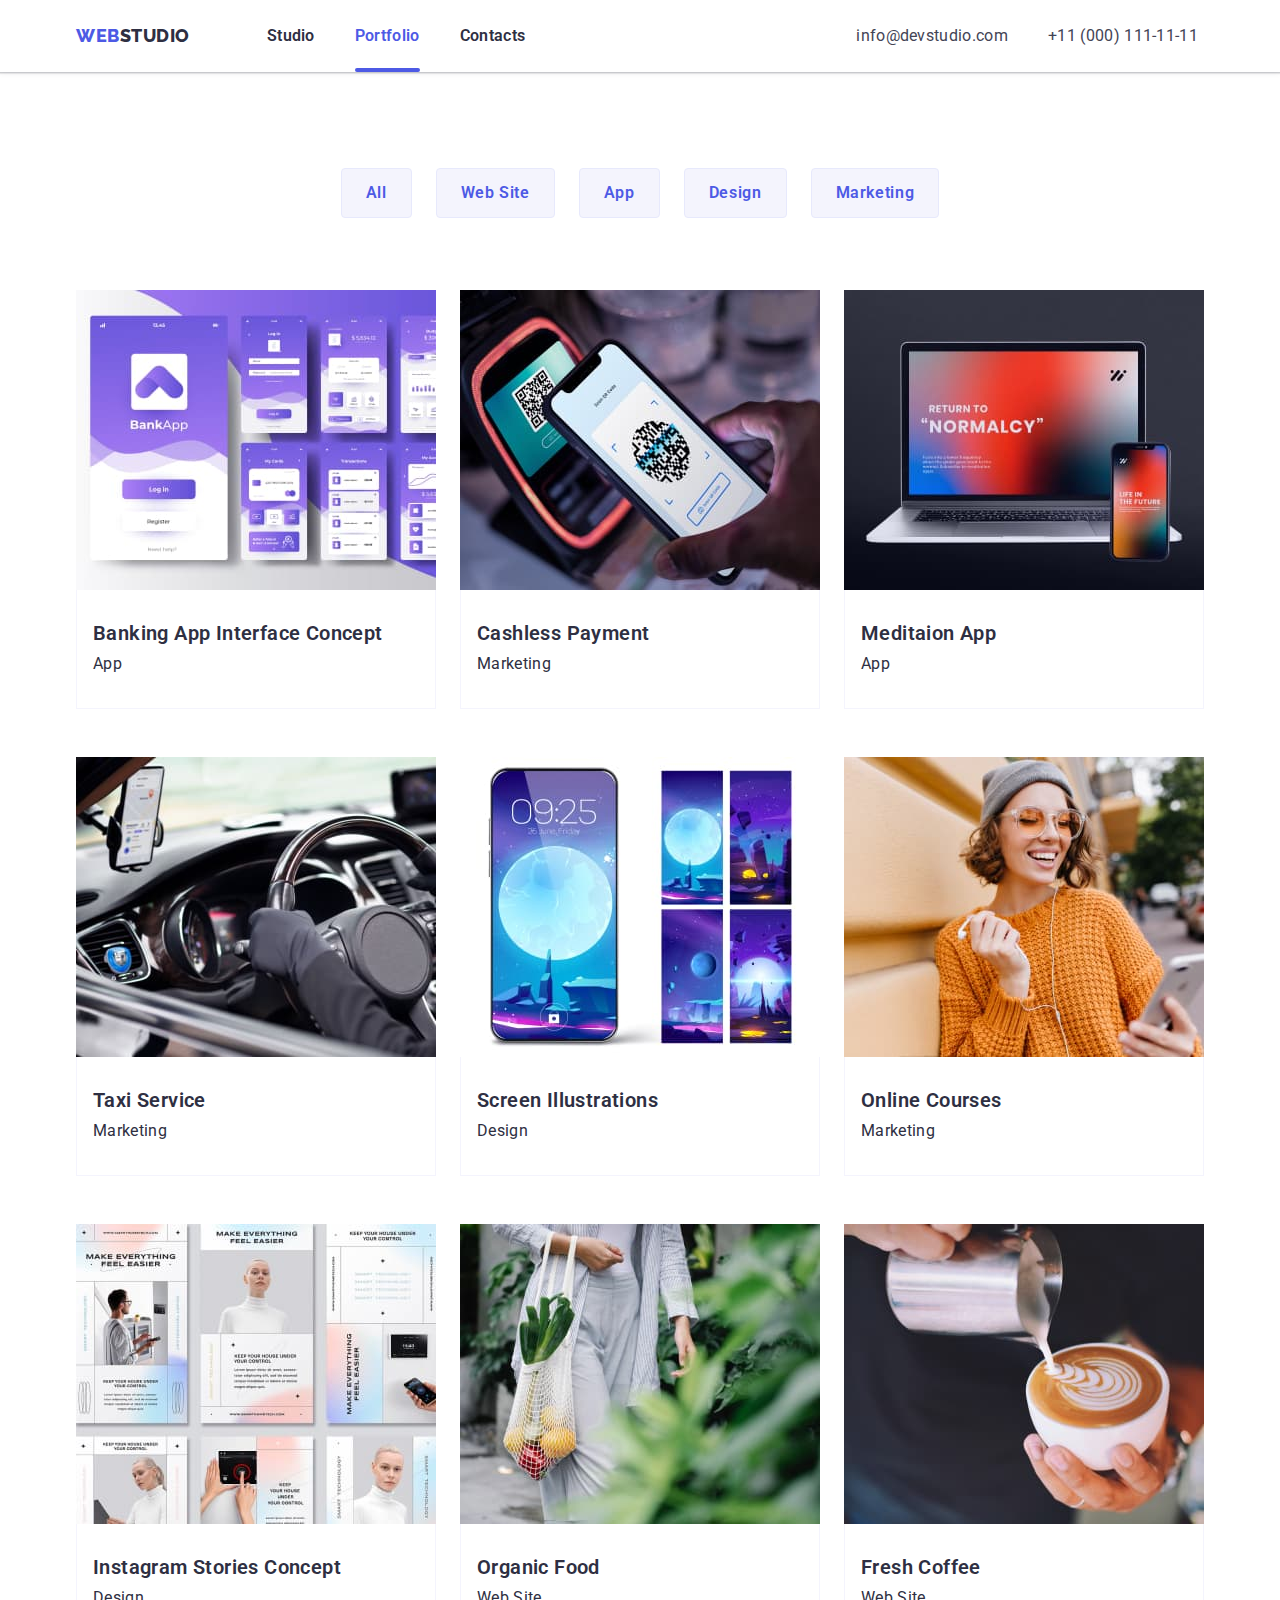
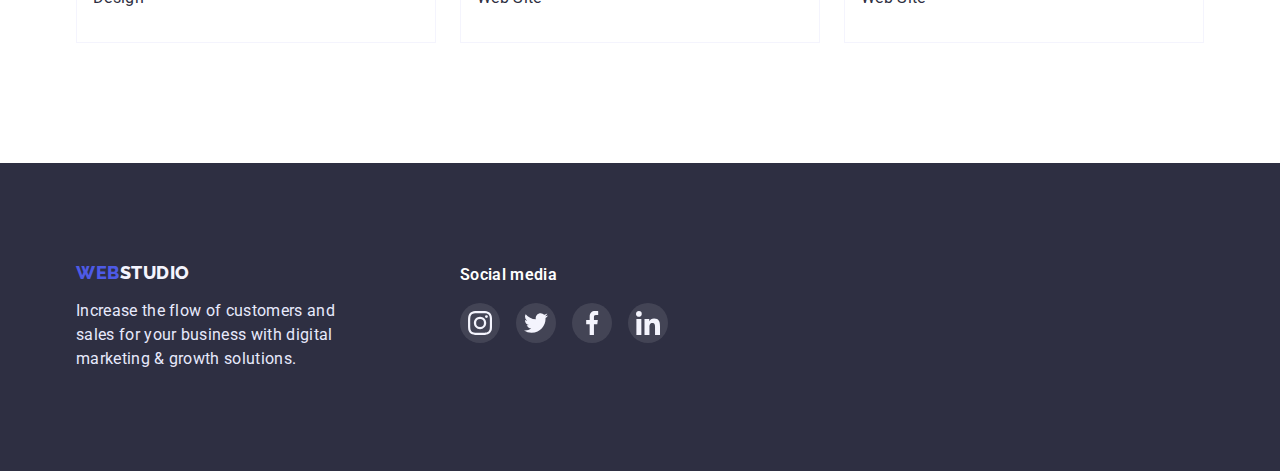
==== portfolio.html @ f71478ee "cloned" ====
<!DOCTYPE html>
<html lang="en">
<head>
    <meta charset="UTF-8">
    <meta http-equiv="X-UA-Compatible" content="IE=edge">
    <meta name="viewport" content="width=
    , initial-scale=1.0">
    <link rel="preconnect" href="https://fonts.googleapis.com">
    <link rel="preconnect" href="https://fonts.gstatic.com" crossorigin>
    <link rel="stylesheet" href="https://cdnjs.cloudflare.com/ajax/libs/modern-normalize/1.0.0/modern-normalize.min.css"/>
    <link href="https://fonts.googleapis.com/css2?family=Raleway:wght@700&family=Roboto:wght@400;500;700;900&display=swap" rel="stylesheet">
    <link rel="stylesheet" href="./css/styles.css">    
    <title>Портфоліо</title>
    
</head>
<body>
    <header class="header">
        <div class="container header-container">
            <nav class="nav-buttons">            
                <a class="sitelink" href="./index.html"> <span class="sitelink2">web</span>studio</a>
                <ul class="header-buttons">
                    <li class="header-list-item"> <a class="headerlink" href="./index.html">Studio</a></li>
                    <li class="header-list-item"> <a  class="headerlink current" href="./portfolio.html">Portfolio</a></li>
                    <li class="header-list-item"> <a class="headerlink" href="">Contacts</a></li>
                </ul>
            </nav>
            <ul class="contacts">
                <li><a class="contactlink" href="mailto:info@devstudio.com">info@devstudio.com</a></li>
                <li><a class="contactlink" href="tel:+110001111111">+11 (000) 111-11-11</a></li>
            </ul>
        </div>
    </header>     
    <main>
        <section class="section-portfolio">
            <div class="container">
                <ul class="buttons-list">
                    <li><button class="buttonnavigations all" type="button">All</button> </li>
                    <li><button class="buttonnavigations web" type="button">Web Site</button></li>
                    <li><button class="buttonnavigations app" type="button">App</button></li>
                    <li><button class="buttonnavigations design" type="button">Design</button></li>
                    <li><button class="buttonnavigations marketing" type="button">Marketing</button></li>
                </ul>
                <ul class="workshop-list">
                    <li class="workshop-item"> 
                        <a class="workshop-link" href="">
                        <div class="animation-img">
                                <img src="./images/img5.jpg" alt="page of site" width="360">
                            <div class="animation-container">
                                <p class="animation-text">14 Stylish and User-Friendly App Design Concepts · Task Manager App · Calorie Tracker App · Exotic Fruit Ecommerce App · Cloud Storage App</p>
                            </div>
                        </div>
                        <div class="workshop-text-container">
                            <h3 class="studiotitle">Banking App Interface Concept</h3>
                            <p class="studiotext">App</p>
                        </div>
                        </a>
                    </li>
                    <li class="workshop-item">
                        <a class="workshop-link" href="">
                            <div class="animation-img">
                                <img src="./images/img6.jpg" alt="purple background" width="360" >
                                <div class="animation-container">
                                    <p class="animation-text">14 Stylish and User-Friendly App Design Concepts · Task Manager App · Calorie Tracker App · Exotic Fruit Ecommerce App · Cloud Storage App</p>
                                </div>               
                            </div>
                            <div class="workshop-text-container">
                                <h3 class="studiotitle">Cashless Payment</h3>
                                <p class="studiotext">Marketing</p>
                            </div>
                        </a>
                    </li>
                    <li class="workshop-item">
                        <a class="workshop-link" href="">
                            <div class="animation-img">
                                <img src="./images/img7.jpg" alt="notebook with telephone" width="360">
                                <div class="animation-container">
                                    <p class="animation-text">14 Stylish and User-Friendly App Design Concepts · Task Manager App · Calorie Tracker App · Exotic Fruit Ecommerce App · Cloud Storage App</p>
                                </div>
                            </div>
                            <div class="workshop-text-container">
                                <h3 class="studiotitle">Meditaion App</h3>
                                <p class="studiotext">App</p>
                            </div>
                        </a>
                    </li>
                    <li class="workshop-item">
                        <a class="workshop-link" href="">
                            <div class="animation-img">
                                <img src="./images/img8.jpg" alt="car steering wheel" width="360">
                                <div class="animation-container">
                                    <p class="animation-text">14 Stylish and User-Friendly App Design Concepts · Task Manager App · Calorie Tracker App · Exotic Fruit Ecommerce App · Cloud Storage App</p>
                                </div>
                            </div>
                            <div class="workshop-text-container">
                                <h3 class="studiotitle">Taxi Service</h3>
                                <p class="studiotext">Marketing</p>
                            </div>
                        </a>
                    </li>
                    <li class="workshop-item">
                        <a class="workshop-link" href="">
                            <div class="animation-img">
                                <img src="./images/img9.jpg" alt="telephone" width="360">
                                <div class="animation-container">
                                    <p class="animation-text">14 Stylish and User-Friendly App Design Concepts · Task Manager App · Calorie Tracker App · Exotic Fruit Ecommerce App · Cloud Storage App</p>
                                </div>
                            </div>
                            <div class="workshop-text-container">
                                <h3 class="studiotitle">Screen Illustrations</h3>
                                <p class="studiotext">Design</p>
                            </div>
                        </a>
                    </li>
                    <li class="workshop-item">
                        <a class="workshop-link" href="">
                            <div class="animation-img">
                                <img src="./images/img10.jpg" alt="girl with haedphones" width="360">
                                <div class="animation-container">
                                    <p class="animation-text">14 Stylish and User-Friendly App Design Concepts · Task Manager App · Calorie Tracker App · Exotic Fruit Ecommerce App · Cloud Storage App</p>
                                </div>
                            </div>
                            <div class="workshop-text-container">
                                <h3 class="studiotitle">Online Courses</h3>
                                <p class="studiotext">Marketing</p>
                            </div>
                        </a>
                    </li>
                    <li class="workshop-item">
                        <a class="workshop-link" href="">
                            <div class="animation-img">
                                <img src="./images/img11.jpg" alt="page of site " width="360">
                                <div class="animation-container">
                                    <p class="animation-text">14 Stylish and User-Friendly App Design Concepts · Task Manager App · Calorie Tracker App · Exotic Fruit Ecommerce App · Cloud Storage App</p>
                                </div>
                            </div>
                            <div class="workshop-text-container">
                                <h3 class="studiotitle">Instagram Stories Concept</h3>
                                <p class="studiotext">Design</p>
                            </div>
                        </a>
                    </li>
                    <li class="workshop-item">
                        <a class="workshop-link" href="">
                            <div class="animation-img">
                                <img src="./images/img12.jpg" alt="girl with fruits" width="360">
                                <div class="animation-container">
                                    <p class="animation-text">14 Stylish and User-Friendly App Design Concepts · Task Manager App · Calorie Tracker App · Exotic Fruit Ecommerce App · Cloud Storage App</p>
                                </div>
                            </div>
                            <div class="workshop-text-container" >
                                <h3 class="studiotitle">Organic Food</h3>
                                <p class="studiotext">Web Site</p>
                            </div>
                        </a>
                    </li>
                    <li class="workshop-item">
                        <a class="workshop-link" href="">
                            <div class="animation-img">
                                <img src="./images/img13.jpg" alt="coffe" width="360">
                                <div class="animation-container">
                                    <p class="animation-text">14 Stylish and User-Friendly App Design Concepts · Task Manager App · Calorie Tracker App · Exotic Fruit Ecommerce App · Cloud Storage App</p>
                                </div>
                            </div>
                            <div class="workshop-text-container">
                                <h3 class="studiotitle">Fresh Coffee</h3>
                                <p class="studiotext">Web Site</p>
                            </div>
                        </a>
                    </li>
                </ul>
            </div>
        </section>
    </main>

    
    <footer class="footer">
        <div class="container container-footer">
            <div class="footer-info-1">
                <a class="sitelinkfooter" href="./index.html"> <span class="sitelinkfooterweb">WEB</span>STUDIO</a>
                <p class="footertext">Increase the flow of customers and sales for your business with digital marketing & growth solutions.</p>
            </div>
            <div class="footer-info-2">
                <h3 class="footer-header">Social media</h3>
                <ul class="footer-contact-list">
                    <li>
                        <a href="" class="footer-contact-container">
                            <svg width="24px" height="24px">
                                <use href="./images/icons.svg#icon-instagram-2"></use>
                            </svg>
                        </a>
                        
                    </li>
                    <li>
                        <a href="" class="footer-contact-container">
                            <svg width="24px" height="24px">
                                <use href="./images/icons.svg#icon-twitter-1"></use>
                            </svg>
                        </a>
                    </li>
                    <li>
                        <a href="" class="footer-contact-container">
                            <svg width="24px" height="24px">
                                <use href="./images/icons.svg#icon-facebook-1"></use>
                            </svg>
                        </a>
                    </li>
                    <li>
                        <a href="" class="footer-contact-container">
                            <svg width="24px" height="24px">
                                <use href="./images/icons.svg#icon-linkedin-1"></use>
                            </svg>
                        </a>
                    </li>
                </ul>
            </div>
        </div>
    </footer> 
   
</body>
</html>
---- css/styles.css ----
body {
    font-family: 'Raleway', sans-serif;
    font-family: 'Roboto', sans-serif;
    color: var(--slate);
}
:root {
    --iris:#4D5AE5;
    --navy-blue:#2E2F42;
    --green:#31D0AA;
    --slate:#434455;
    --light-slate:#8E8F99;
    --cornflower:#E7E9FC;
    --cloud:#F4F4FD;
}
p,
h1,
h2,
h3,
h4,
h5,
h6{
    margin:0
}
ul{
    list-style: none;
    margin: 0;
    padding: 0;
}
.container {
    width: 1158px;
    margin: 0 auto;
    padding-left: 15px;
    padding-right: 15px;
}
img{
    display: block;
}
.header {
    
    background: #FFFFFF;
    box-shadow: 0px 2px 1px rgba(46, 47, 66, 0.08), 0px 1px 1px rgba(46, 47, 66, 0.16), 0px 1px 6px rgba(46, 47, 66, 0.08);
}

.header-container {
    
    display: flex;
}

.nav-buttons {
    display: flex;
}

.sitelink {
    
    font-family: 'Raleway';
    font-style: normal;
    font-weight: 800;
    font-size: 18px;
    line-height: 1.3;
    display: flex;
    align-items: center;
    letter-spacing: 0.03em;
    text-transform: uppercase;
    color: var(--navy-blue);
    text-decoration: none;

}
.sitelink2 {
    font-family: 'Raleway';
    font-style: normal;
    font-weight: 800;
    font-size: 18px;
    line-height: 1.3;   
    display: flex;
    
    letter-spacing: 0.03em;
    text-transform: uppercase;
    color: var(--iris);
    text-decoration: none;
}
.header-buttons {
    display: flex;
    margin-left: 77px;
    gap: 40px;
    
}

.headerlink {
    position: relative;
    display: block;
    padding-bottom: 24px;
    padding-top: 24px;
    font-weight: 600;
    font-size: 16px;
    line-height: 1.5;
    color: var(--navy-blue);
    letter-spacing: 0.02em;
    text-decoration: none;
    transition: color 250ms cubic-bezier(0.4, 0, 0.2, 1);
}

.current {
    color: var(--iris);
}

.current::after {
    position: absolute;
    content: '';
    bottom: 0;
    left: 0;
    display: block;
    width: 100%;
    height: 4px;
    background-color: var(--iris);
    border-radius: 2px;
}

.headerlink:hover, .headerlink:focus {
    color: var(--slate);   
}

.contacts {
    display: flex;
    align-items: center;
    margin-left: 331px;
    gap: 40px;   
}

.contactlink {
    
    font-weight: 400;
    font-size: 16px;
    line-height: 1.5;
    color: var(--slate);
    letter-spacing: 0.02em;
    text-decoration: none;
    transition: color 250ms cubic-bezier(0.4, 0, 0.2, 1);
}
.contactlink:hover, .contactlink:focus {
    font-weight: 400;
    font-size: 16px;
    line-height: 1.5;
    letter-spacing: 0.02em;
    color: var(--iris);
}

.section-hero {
    background-image: linear-gradient(to right, RGBA(46,47,66,0.7), 
    RGBA(46,47,66,0.7)), 
    url(../images/peopleoffice1.jpg);
    margin: 0 auto;
    max-width: 1440px;
    background-size:auto;
    background-position: 50% 50%;
    background-repeat: no-repeat;            
    padding-top: 192px;
    padding-bottom: 192px;
}
.container-hero {  
    display: flex;
    flex-direction: column;
    align-items: center;
}
.maintitle {
    width: 500px;
    margin-bottom: 48px;
    font-weight: 600;
    font-size: 56px;
    line-height: 1;
    text-align: center;
    letter-spacing: 0.02em;
    color: #FFFFFF;
}
.midbutton {   
    align-items: center;
    font-family: 'Roboto';
    width: 170px;
    height: 51px;
    left: 20px;
    top: 20px;
    background: var(--iris);
    box-shadow: 0px 4px 4px rgba(0, 0, 0, 0.15);
    border-radius: 4px;
    font-weight: 600;
    font-size: 16px;
    line-height: 1.1;
    color: #FFFFFF;
    cursor: pointer;
    border-color: transparent;
    transition: background-color 250ms cubic-bezier(0.4, 0, 0.2, 1);
    
}
.midbutton:hover, .midbutton:focus {   
    background-color: #404BBF;
}
.section {
    padding-top: 120px;   
}
.info-table {
    display: flex;
    gap: 24px;   
}
.info-item {
    width: 264px;
}
.info-item-svg {
    background-color: var(--cloud);
    width: 264px;
    height: 112px;
    border-radius: 4px;
    margin-bottom: 8px;   
    display: flex;
    justify-content: center;
    align-items: center;
}

.info-item-title {
    margin-bottom: 8px;
    font-weight: 600;
    font-size: 20px;
    line-height: 1.2;
    letter-spacing: 0.02em;
    color: var(--navy-blue);
}
.info-item-text {
    font-weight: 400;
    font-size: 16px;
    line-height: 1.5;
    letter-spacing: 0.02em;
    color: var(--slate);
}

.imgtitle {
    font-weight: 600;
    font-size: 36px;
    line-height: 1.1;
    text-align: center;
    letter-spacing: 0.02em;
    text-transform: capitalize;
    color: var(--navy-blue);
    text-decoration: none;
}

.section-img {
    padding-top: 120px;
    padding-bottom: 120px;
}

.table-img {
    margin-top: 72px;
    display: flex;
    gap:24px;    
}

.section-team {
    padding-bottom: 120px;
    padding-top: 120px;
    background: var(--cloud);   
}

.teambg {
    background-color: #ffffff;
    border-radius: 0px 0px 4px 4px;
    box-shadow: 0px 1px 6px rgba(46, 47, 66, 0.08), 0px 1px 1px rgba(46, 47, 66, 0.16), 0px 2px 1px rgba(46, 47, 66, 0.08);
}

.teamtitle {   
    font-weight: 600;
    font-size: 36px;
    line-height: 1.1;
    text-align: center;
    letter-spacing: 0.02em;
    text-transform: capitalize;
    color: var(--navy-blue);
}

.team-list {
    display: flex;
    margin-top:72px;
    justify-content: center;
    gap: 24px;
}

.teamname {
    margin-top: 32px;
    text-align: center;
    letter-spacing: 0.02em;
    font-weight: 600;
    font-size: 20px;
    line-height: 1.2;
    letter-spacing: 0.02em;
    color: var(--navy-blue);
}

.teamprofession {
    margin-bottom: 12px;
    margin-top: 8px;
    text-align: center;
    letter-spacing: 0.02em;
    font-weight: 400;
    font-size: 16px;
    line-height: 1.5;
    letter-spacing: 0.02em;
    color: var(--slate);
}

.contact-icon-container{
    width: 40px;
    height: 40px;
    border-radius: 50%;
    background-color: var(--iris);
    display: flex;
    justify-content: center;
    align-items: center;
    cursor: pointer;
    transition: background-color 250ms cubic-bezier(0.4, 0, 0.2, 1);
}

.contact-icon-container:hover,
.contact-icon-container:focus {
    background-color: var(--green);
}

.team-contact-icon-list {
    display: flex;
    justify-content: space-around;
    margin-bottom: 36px;
}

.team-contact-icon-item {
    display: flex;
    justify-content: center;
    align-items: center;    
}

.section-customers {
    padding-top: 120px;
    padding-bottom: 120px;
}

.customers-header {
    font-weight: 700;
    font-size: 36px;
    line-height: 1.16;
    text-align: center;
    letter-spacing: 0.03em;
    color: var(--navy-blue);
    margin-bottom: 72px;
}

.customers-list {
    display: flex;
    justify-content: center;
    gap: 24px;
}

.customers-item {
    display: flex;
    justify-content: center;
    align-items: center;   
}

.customers-link {
    display: flex;
    justify-content: center;
    align-items: center;
    border: 1px solid var(--light-slate);
    border-radius: 4px;
    width: 168px;
    height: 88px;
    cursor: pointer;
    fill: #8E8F99;
    transition: fill 250ms cubic-bezier(0.4, 0, 0.2, 1), border-color 250ms cubic-bezier(0.4, 0, 0.2, 1);
}

.customers-link:hover,
.customers-link:focus{
    fill: var(--iris);
    border-color: var(--iris);
}

.footer {
    background: var(--navy-blue);      
    padding-top:100px ;
    padding-bottom:100px ; 
}

.container-footer {
    display: flex;
}

.footertext {
    margin-top: 16px;
    width: 264px;
    font-weight: 400;
    font-size: 16px;
    line-height: 1.5;
    letter-spacing: 0.02em;
    color: var(--cornflower);
}

.footer-info-2 {
   margin-left: 120px; 
}

.footer-contact-list {
    display: flex;
    gap: 16px;
}

.footer-contact-container {
    width: 40px;
    height: 40px;
    border-radius: 50%;
    background: rgba(255, 255, 255, 0.1);
    display: flex;
    justify-content: center;
    align-items: center;
    cursor: pointer;
    transition: background-color 250ms cubic-bezier(0.4, 0, 0.2, 1);  
}

.footer-contact-container:hover,
.footer-contact-container:focus {
    background-color:var(--green);
}

.footer-header {
    font-weight: 600;
    font-size: 16px;
    line-height: 24px;
    letter-spacing: 0.02em;
    color: #FFFFFF;
    margin-bottom: 16px;
}

.sitelinkfooter {
    font-family: 'Raleway', sans-serif;;
    font-style: normal;
    font-weight: 800;
    font-size: 18px;
    line-height: 1.1;
    display: flex;
    align-items: center;
    letter-spacing: 0.03em;
    text-transform: uppercase;
    color: var(--cloud);
    text-decoration: none;
}

.sitelinkfooterweb {
    font-family: 'Raleway', sans-serif;;
    font-style: normal;
    font-weight: 800;
    font-size: 18px;
    line-height: 1.1;
    display: flex;
    align-items: center;
    letter-spacing: 0.03em;
    text-transform: uppercase;
    color: var(--iris);
}

.section-portfolio {
    padding-top: 96px;
    padding-bottom: 120px;
}

.buttons-list {
    display: flex;
    justify-content: center;
    gap: 24px;
}

.buttonnavigations {
    padding: 12px 24px;
    font-family: 'Roboto';
    box-sizing: border-box;
    display: flex;
    flex-direction: row;
    justify-content: center;
    align-items: center;    
    background: var(--cloud);
    border: 1px solid var(--cornflower);
    border-radius: 4px;
    font-weight: 600;
    font-size: 16px;
    line-height: 1.5;   
    display: flex;
    align-items: center;
    text-align: center;
    letter-spacing: 0.04em;   
    color: var(--iris);
    cursor: pointer;
    transition: background-color 250ms cubic-bezier(0.4, 0, 0.2, 1), color 250ms cubic-bezier(0.4, 0, 0.2, 1), box-shadow 250ms cubic-bezier(0.4, 0, 0.2, 1);
}

.buttonnavigations:hover, 
.buttonnavigations:focus {
    background-color: var(--iris);
    color: white;
    box-shadow: 0px 3px 1px rgba(0, 0, 0, 0.1), 0px 2px 1px rgba(0, 0, 0, 0.08), 0px 2px 2px rgba(0, 0, 0, 0.12);
}

.workshop-list {
    display: flex;
    flex-wrap: wrap;    
    margin-top: 72px;   
}

.workshop-item {
    margin-bottom: 48px;
    margin-right: 24px; 
     
}

.workshop-link:hover .workshop-text-container {    
    box-shadow: 0px 1px 6px rgba(46, 47, 66, 0.08);
}

.workshop-item:nth-child(3n + 3) {
    margin-right: 0;   
}

.workshop-item:nth-last-child(-n + 3) {
    margin-bottom: 0;    
}

.workshop-text-container {
    border: 0.5px solid #f4f4fd;
    border-top: none;
    padding: 32px 16px;  
    transition: box-shadow 250ms cubic-bezier(0.4, 0, 0.2, 1);  
}
.animation-img {
    position: relative;
    overflow: hidden; 
}
.animation-container {
    position: absolute;
    content: '';
    top:0;
    left:0;
    display: inline-block;
    width: 100%;
    height: 100%;
    background-color: rgb(77, 90, 229, 0.5);
    transform: translateY(100%);
    transition: transform 250ms cubic-bezier(0.4, 0, 0.2, 1);
}

.workshop-link:hover .animation-container,
.workshop-link:focus .animation-container {
    transform: translateY(0);
}

.animation-text {
    position: absolute;
    font-weight: 400;
    font-size: 16px;
    line-height: 1.5;
    letter-spacing: 0.02em;
    color: var(--cloud);
    margin: 40px 32px 164px 32px;
    
}

.studiotitle {
    font-weight: 600;
    font-size: 20px;
    line-height: 1.1;
    letter-spacing: 0.02em;
    color: var(--navy-blue);    
}

.studiotext {
    margin-top: 8px;
    font-weight: 400;
    font-size: 16px;
    line-height: 1.5;
    letter-spacing: 0.02em;
    color: var(--navy-blue);    
}

a{
    text-decoration: none;
}

ul {
    list-style-type: none;
}

.backdrop {
    position: fixed;
    top:0;
    left:0;
    width: 100%;
    height: 100%;
    background-color: rgba(0, 0, 0, 0.5);

    opacity: 1;
    transition: opacity 250ms cubic-bezier(0.4, 0, 0.2, 1);
}

.backdrop.is-hidden {
    opacity: 0;
    pointer-events: none;
}

.backdrop.is-hidden .modal {
    transform: scale(0.9) translate(-50%, -50%);

}

.modal {
    position: absolute;
    top:50%;
    left:50%;
    transform: translate(-50%, -50%) scale(1);
    min-height: 576px;
    min-width: 408px;
    background-color: #FCFCFC;
    transition: transform 250ms cubic-bezier(0.4, 0, 0.2, 1);
}

.buttom-close {
    position: absolute;
    top:24px;
    right: 24px;
    display: flex;
    justify-content: center;
    align-items: center;
    width: 24px;
    height: 24px;
    background-color: var(--cornflower);
    border: 1px solid rgba(0, 0, 0, 0.1);
    border-radius: 50%;
    cursor: pointer;
    transition: box-shadow 250ms cubic-bezier(0.4, 0, 0.2, 1);
}

.buttom-close:hover,
.buttom-close:focus {
    border: 1px solid rgb(0 0 0 / 0);
    box-shadow: 0px 1px 6px rgba(46, 47, 66, 0.08), 0px 1px 1px rgba(46, 47, 66, 0.16), 0px 2px 1px rgba(46, 47, 66, 0.08);
}
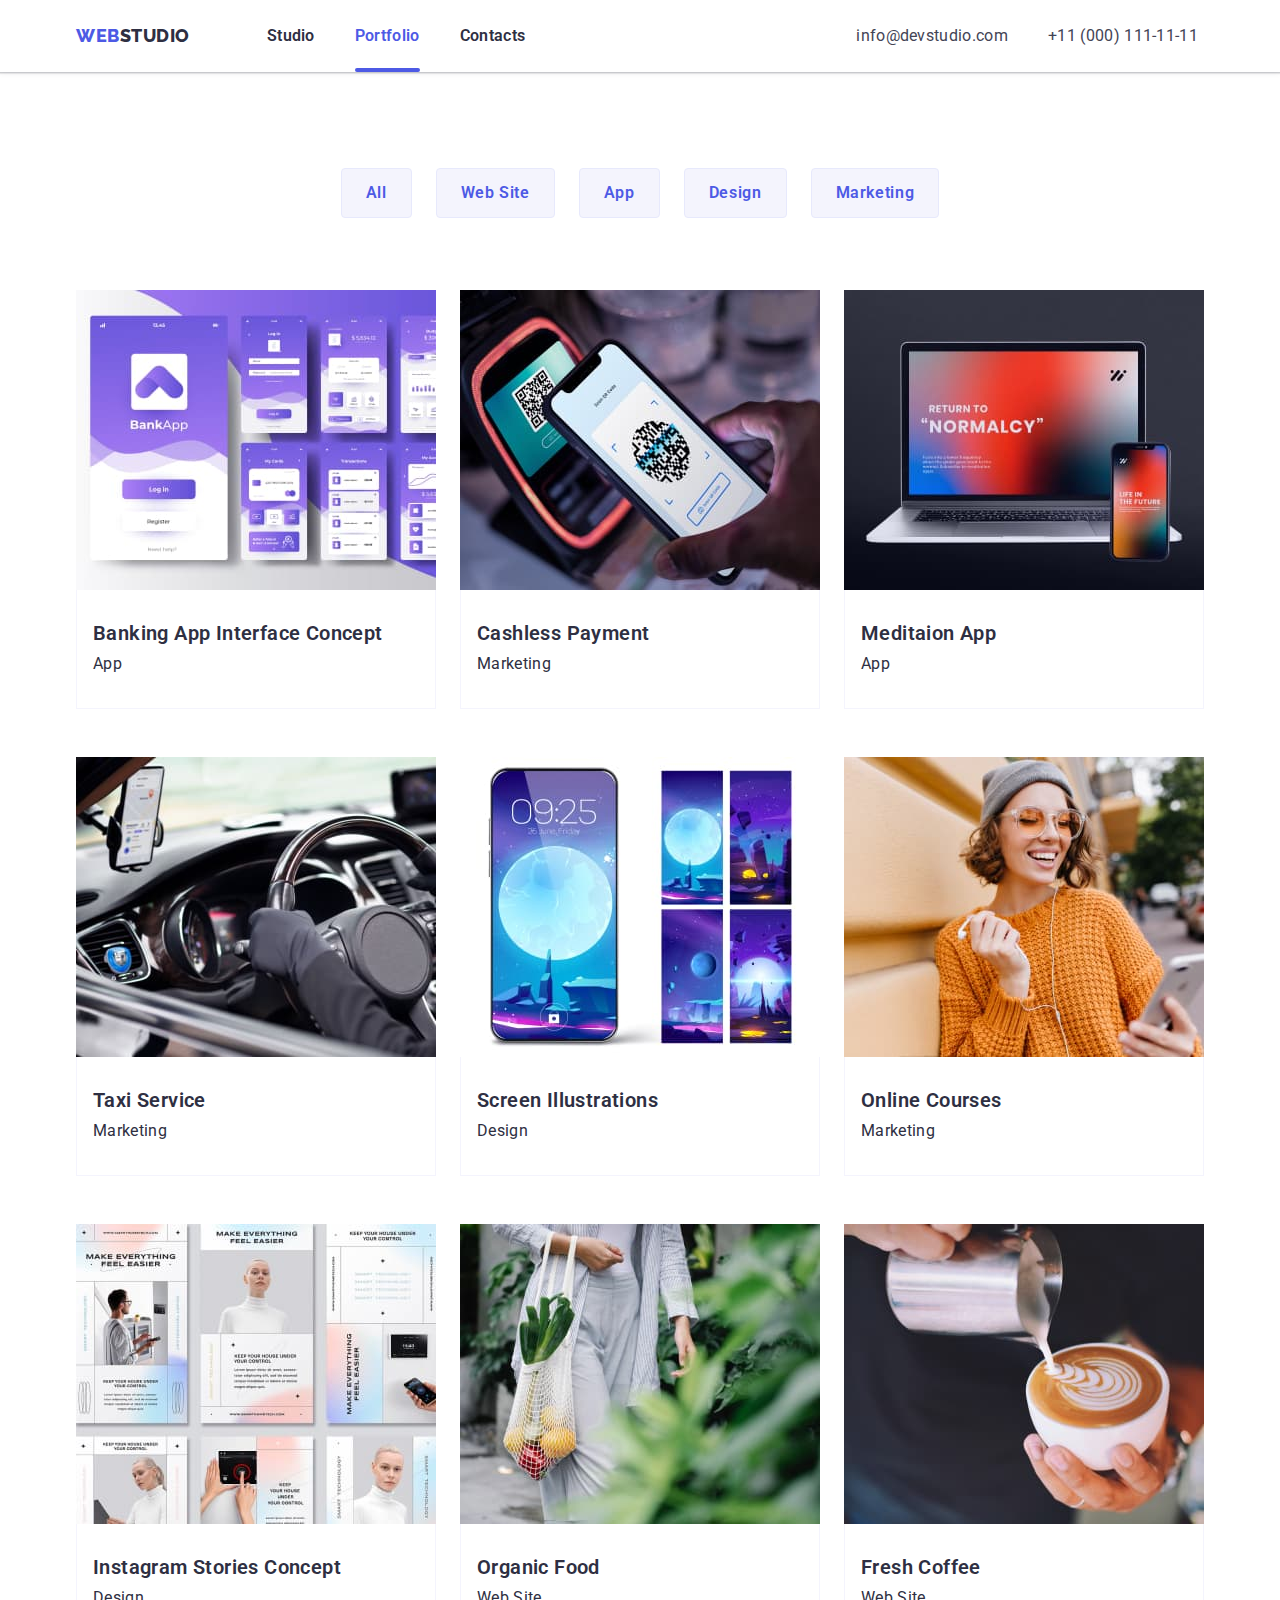
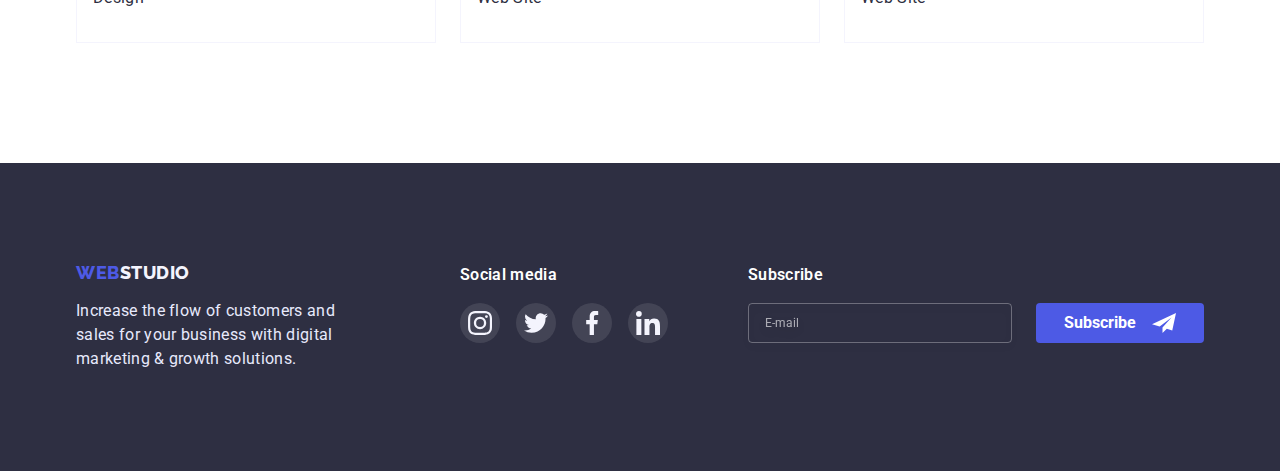
==== commit 50cb41f1: "done hw" ====
--- a/portfolio.html
+++ b/portfolio.html
@@ -213,8 +213,23 @@
                     </li>
                 </ul>
             </div>
+            <div class="form-container">
+                <label for="email-footer" class="footer-header">Subscribe</label>
+                <div class="form-container-btn">
+                    <form>
+                        <input id="email-footer" class="input-text" name="subscribe" type="email" placeholder="E-mail">        
+                    </form>
+                    <button class="subscribe-btn" type="submit">
+                        Subscribe
+                        <svg width="24px" height="24px">
+                            <use href="./images/icons.svg#icon-Frame-3"></use>
+                        </svg>
+                    </button>
+                </div>
+            </div>
         </div>
-    </footer> 
+        
+    </footer>
    
 </body>
 </html>
--- a/css/styles.css
+++ b/css/styles.css
@@ -432,6 +432,71 @@
     letter-spacing: 0.02em;
     color: #FFFFFF;
     margin-bottom: 16px;
+    margin-top: 0;
+}
+
+.form-container {
+    margin-left: 80px;
+}
+
+.subscribe-btn{
+    display: flex;
+    justify-content: center;
+    align-items: center;
+    width: 168px;
+    height: 40px;
+    padding: 8px 24px;
+    gap: 16px;
+    background-color: var(--iris);
+    border-radius: 4px;
+    font-weight: 700;
+    font-size: 16px;
+    line-height: 1.5;
+    color: #FFFFFF;
+    border-color: transparent;
+    cursor: pointer;
+
+    transition: background-color 250ms cubic-bezier(0.4, 0, 0.2, 1),
+    box-shadow 250ms cubic-bezier(0.4, 0, 0.2, 1);
+}
+
+.form-container-btn {
+    display: flex;
+    gap: 24px;
+    margin-top: 16px;
+}
+
+.input-text {
+    font-weight: 400;
+    font-size: 12px;
+    line-height: 24px;
+    padding-left: 16px;
+    box-sizing: border-box;
+    width: 264px;
+    height: 40px;
+    color: #FFFFFF;
+    background-color: transparent;
+    border: 1px solid rgba(255, 255, 255, 0.3);
+    filter: drop-shadow(0px 4px 4px rgba(0, 0, 0, 0.15));
+    border-radius: 4px;
+}
+
+.input-text::placeholder {
+    color: rgba(255, 255, 255, 0.6);
+    font-weight: 400;
+    font-size: 12px;
+    line-height: 2;
+}
+
+.input-text:focus {
+    outline: 1px solid var(--iris);
+    border: transparent;
+}
+
+.subscribe-btn:hover, 
+.subscribe-btn:focus {
+    background-color: #404BBF;
+    box-shadow: 0px 4px 4px rgba(0, 0, 0, 0.15);
 }
 
 .sitelinkfooter {
@@ -641,6 +706,170 @@
 
 .buttom-close:hover,
 .buttom-close:focus {
-    border: 1px solid rgb(0 0 0 / 0);
     box-shadow: 0px 1px 6px rgba(46, 47, 66, 0.08), 0px 1px 1px rgba(46, 47, 66, 0.16), 0px 2px 1px rgba(46, 47, 66, 0.08);
+}
+
+.form-field {
+    margin-top: 72px;
+    margin-left: 24px;
+    margin-right: 24px;
+    font-weight: 600;
+    font-size: 16px;
+    line-height: 1.5;
+    text-align: center;
+    letter-spacing: 0.02em;
+    color: var(--navy-blue);
+}
+
+.form-name {
+    display: flex;
+    flex-direction: column;
+    align-items: flex-start;
+}
+
+.form-input {
+    width: 360px;
+    height: 40px;
+    padding-left: 34px;
+    border: 1px solid rgba(33, 33, 33, 0.2);;
+    border-radius: 4px;
+    margin-bottom: 8px;
+    transition: fill 250ms cubic-bezier(0.4, 0, 0.2, 1), outline 250ms cubic-bezier(0.4, 0, 0.2, 1), border 250ms cubic-bezier(0.4, 0, 0.2, 1);
+}
+
+.form-input:focus ~ .input-icon {
+    fill: var(--iris);
+}
+
+.form-input:focus {
+    outline: 1px solid var(--iris);
+    border: transparent;
+}
+
+.modal-title {
+    font-weight: 600;
+    font-size: 16px;
+    line-height: 24px;
+    text-align: center;
+    letter-spacing: 0.02em;   
+    color: var(--navy-blue);
+    margin-bottom: 16px;
+
+}
+
+.modal-input-title {
+    font-weight: 400;
+    font-size: 12px;
+    line-height: 14px;
+    letter-spacing: 0.01em;
+    color: var(--light-slate);
+    margin-bottom: 4px;
+}
+
+.modal-container {
+    position: relative;
+}
+ 
+/* .form-container-modal {
+    position: relative;
+} */
+.input-icon {
+    position: absolute;
+    content: '';
+    top: 8px;
+    left: 16px;
+}
+
+.form-input-comment::placeholder {
+    font-weight: 400;
+    font-size: 12px;
+    line-height: 1.16;
+    letter-spacing: 0.01em;
+    color: rgba(117, 117, 117, 0.5);
+}
+
+.form-input-comment {
+    width: 360px;
+    height: 120px;
+    border: 1px solid rgba(33, 33, 33, 0.2);
+    border-radius: 4px;
+    resize: none;
+    padding-left: 16px;
+    padding-top: 8px;
+    margin-bottom: 16px;
+}
+
+.form-input-comment:focus {
+    outline: 1px solid var(--iris);
+    border: transparent;
+}
+
+.checkbox-text {
+    font-weight: 400;
+    font-size: 12px;
+    line-height: 1.33;
+    letter-spacing: 0.04em;
+    color: #757575;
+}
+
+.checkbox-link {
+    color: var(--iris);
+}
+
+.checkbox {
+    -webkit-appearance: none;
+    -moz-appearance: none;
+    appearance: none;
+    position: absolute;
+}
+
+.checkbox-icon {
+    position: relative;
+    display: inline-block;
+    width: 16px;
+    height: 16px;
+    border: 1.25px solid var(--navy-blue);
+    border-radius: 2px;
+    background-color: #fff;
+}
+
+.checkbox-label {
+    display: flex;
+    justify-content: center;
+    align-items: center;
+    gap: 8px;
+}
+
+.checkbox-svg {
+    position: absolute;
+    top: 50%;
+    left: 50%;
+    transform: translate(-50%, -50%);
+}
+
+.checkbox:checked + .checkbox-icon {
+    background-color: var(--iris);
+}
+
+.modal-send-btn {
+    margin-bottom: 24px;
+    margin-top: 24px;
+    width: 170px;
+    height: 51px;
+    background: var(--iris);
+    box-shadow: 0px 4px 4px rgba(0, 0, 0, 0.15);
+    border-radius: 4px;
+    border-color: transparent;
+    font-weight: 600;
+    font-size: 16px;
+    line-height: 1.18;
+    color: white;
+    letter-spacing: 0.04em;
+    cursor: pointer;
+    transition: background-color 250ms cubic-bezier(0.4, 0, 0.2, 1);
+}
+
+.modal-send-btn:hover,
+.modal-send-btn:focus {
+    background-color: #404BBF;
 }